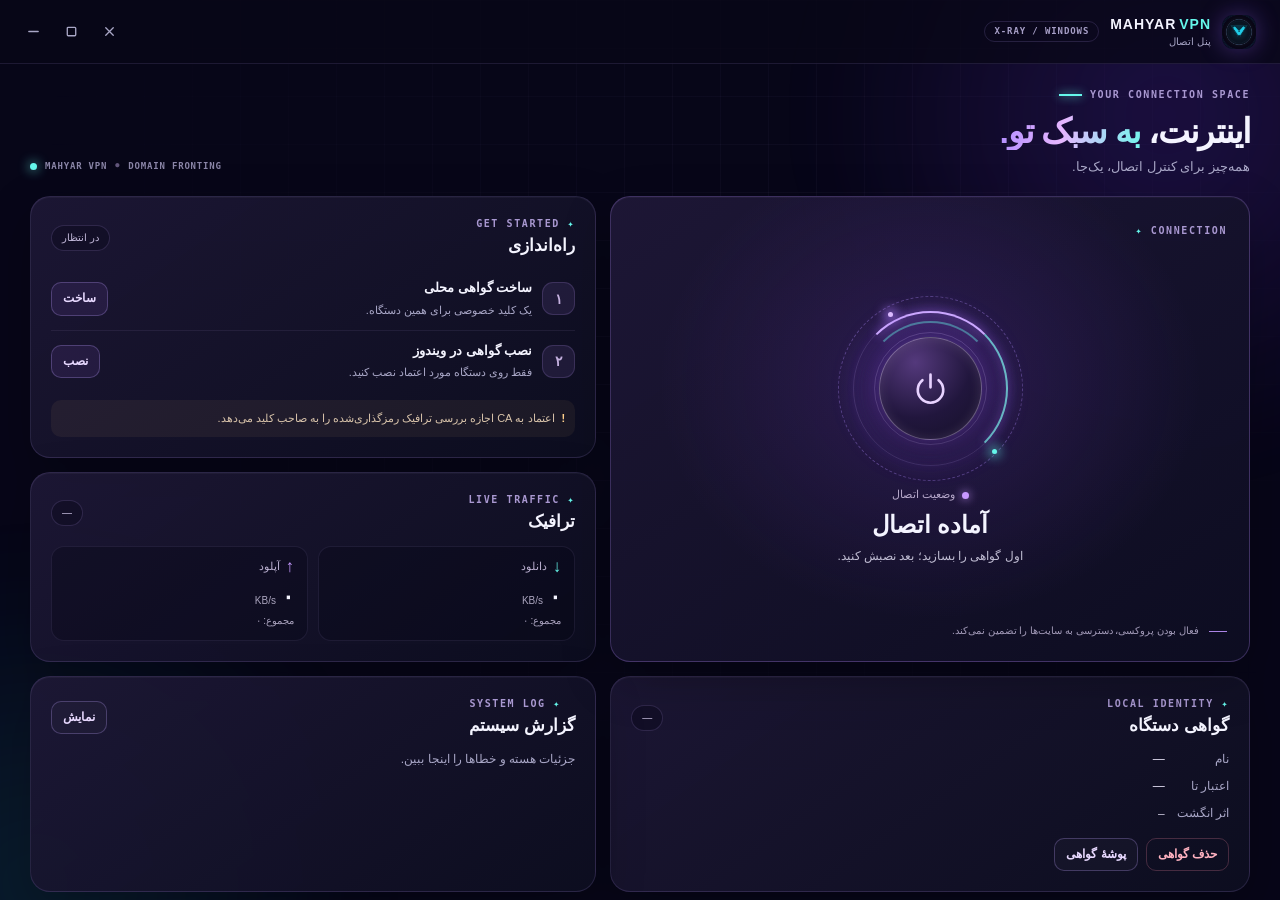
==== src/renderer/neon.html @ c474f1fd "Add files via upload" ====
<!DOCTYPE html>
<html lang="fa" dir="rtl">
<head>
  <meta charset="utf-8">
  <meta name="viewport" content="width=device-width, initial-scale=1">
  <meta http-equiv="Content-Security-Policy" content="default-src 'self'; style-src 'self'; img-src 'self' data:; font-src 'self'">
  <title>Mahyar VPN</title>
  <link rel="stylesheet" href="neon.css">
</head>
<body>
  <div class="ambient" aria-hidden="true"><div class="ambient-a"></div><div class="ambient-b"></div><div class="ambient-grid"></div></div>
  <header class="titlebar">
    <div class="brand">
      <img src="icon.png" alt="" draggable="false">
      <div class="brand-copy"><strong dir="ltr">MAHYAR<span>VPN</span></strong><small>پنل اتصال</small></div>
      <span class="brand-tag" dir="ltr">X-RAY / WINDOWS</span>
    </div>
    <div class="window-actions" dir="ltr">
      <button id="btn-min" class="window-btn" title="کمینه‌سازی" aria-label="کمینه‌سازی"><svg viewBox="0 0 16 16"><path d="M3 8h10"/></svg></button>
      <button id="btn-max" class="window-btn" title="بزرگ یا کوچک کردن پنجره" aria-label="بزرگ یا کوچک کردن پنجره"><svg viewBox="0 0 16 16"><rect x="3.5" y="3.5" width="9" height="9" rx="1"/></svg></button>
      <button id="btn-hide" class="window-btn close" title="انتقال به کنار ساعت" aria-label="انتقال به کنار ساعت"><svg viewBox="0 0 16 16"><path d="M4 4l8 8M12 4l-8 8"/></svg></button>
    </div>
  </header>
  <main class="workspace">
    <section class="intro">
      <div><div class="overline"><span></span> YOUR CONNECTION SPACE</div><h1>اینترنت، <em>به سبک تو.</em></h1><p>همه‌چیز برای کنترل اتصال، یک‌جا.</p></div>
      <div class="intro-meta" dir="ltr"><span class="meta-pulse"></span> MAHYAR VPN <b>●</b> DOMAIN FRONTING</div>
    </section>
    <div class="dashboard">
      <section class="hero glass" aria-labelledby="st-head">
        <div class="hero-top"><div class="section-kicker" dir="ltr"><span>✦</span> CONNECTION</div><div class="hero-meta"><div class="meta-chip hidden" id="chip-uptime"></div><div class="meta-chip green hidden" id="chip-live">● پروکسی فعال</div></div></div>
        <div class="hero-core">
          <div class="power-wrap">
            <div class="orbital orbital-outer" aria-hidden="true"></div>
            <div class="orbital orbital-mid" aria-hidden="true"></div>
            <div class="orbital orbital-inner" aria-hidden="true"></div>
            <div class="spark spark-one" aria-hidden="true"></div><div class="spark spark-two" aria-hidden="true"></div>
            <button id="btn-power" class="power" aria-label="اتصال یا قطع اتصال">
              <svg viewBox="0 0 32 32" aria-hidden="true"><path d="M16 4v11M9 8.8a11 11 0 1 0 14 0"/></svg>
            </button>
          </div>
          <div class="hero-text"><div class="status-label"><span class="status-dot"></span> وضعیت اتصال</div><h2 id="st-head">آماده اتصال</h2><p id="st-sub">اول گواهی را بسازید؛ بعد نصبش کنید.</p></div>
        </div>
        <div class="hero-bottom"><span class="hero-rule"></span><span>فعال بودن پروکسی، دسترسی به سایت‌ها را تضمین نمی‌کند.</span></div>
      </section>
      <div class="side-stack">
        <section class="card glass setup-card" aria-labelledby="setup-heading">
          <div class="card-head"><div><div class="section-kicker" dir="ltr">GET STARTED <span>✦</span></div><h2 id="setup-heading">راه‌اندازی</h2></div><span class="pill" id="pill-setup">در انتظار</span></div>
          <div class="step" id="step-mint"><span class="step-dot" data-state="idle">۱</span><div class="step-body"><div class="step-title">ساخت گواهی محلی</div><div class="step-desc">یک کلید خصوصی برای همین دستگاه.</div></div><button class="btn sm" data-act="setup">ساخت</button></div>
          <div class="step" id="step-trust"><span class="step-dot" data-state="idle">۲</span><div class="step-body"><div class="step-title">نصب گواهی در ویندوز</div><div class="step-desc">فقط روی دستگاه مورد اعتماد نصب کنید.</div></div><button class="btn sm" data-act="trust">نصب</button></div>
          <p class="security-note"><span>!</span> اعتماد به CA اجازه بررسی ترافیک رمزگذاری‌شده را به صاحب کلید می‌دهد.</p>
          <div class="cert-error hidden" id="cert-error" role="alert"><strong>نصب گواهی کامل نشد</strong><pre id="cert-error-detail"></pre><button class="btn sm ghost" id="cert-error-close">بستن جزئیات</button></div>
        </section>
        <section class="card glass traffic-card" aria-labelledby="traffic-heading">
          <div class="card-head compact"><div><div class="section-kicker" dir="ltr">LIVE TRAFFIC <span>✦</span></div><h2 id="traffic-heading">ترافیک</h2></div><span class="pill" id="pill-traffic">—</span></div>
          <div class="traffic"><div class="t-item"><div class="t-label down"><span class="arrow">↓</span> دانلود</div><div class="t-speed" id="spd-down">۰ <small>KB/s</small></div><div class="t-total" id="tot-down">مجموع: ۰</div></div><div class="t-item"><div class="t-label up"><span class="arrow">↑</span> آپلود</div><div class="t-speed" id="spd-up">۰ <small>KB/s</small></div><div class="t-total" id="tot-up">مجموع: ۰</div></div></div>
        </section>
      </div>
      <section class="card glass cert-card" aria-labelledby="cert-heading">
        <div class="card-head compact"><div><div class="section-kicker" dir="ltr">LOCAL IDENTITY <span>✦</span></div><h2 id="cert-heading">گواهی دستگاه</h2></div><span class="pill" id="pill-cert">—</span></div>
        <div class="kv"><span class="k">نام</span><span class="v" id="cert-cn">—</span><span class="k">اعتبار تا</span><span class="v" id="cert-exp">—</span><span class="k">اثر انگشت</span><span class="v mono" id="cert-sha">—</span></div>
        <div class="row-btns"><button class="btn sm danger-ghost" data-act="remove">حذف گواهی</button><button class="btn sm ghost" data-act="openfile">پوشهٔ گواهی</button></div>
      </section>
      <section class="card glass log-card" aria-labelledby="log-heading">
        <div class="card-head compact"><div><div class="section-kicker" dir="ltr">SYSTEM LOG <span>✦</span></div><h2 id="log-heading">گزارش سیستم</h2></div><button class="btn sm ghost" id="btn-log-toggle" aria-expanded="false" aria-controls="log">نمایش</button></div>
        <p class="log-caption">جزئیات هسته و خطاها را اینجا ببین.</p><div class="log hidden" id="log" dir="ltr"></div>
      </section>
    </div>
    <footer class="foot"><span>فقط برنامه‌هایی که از پروکسی ویندوز استفاده می‌کنند.</span><span dir="ltr">MITM-DOMAINFRONTING / @PATTERNIHA</span></footer>
  </main>
  <div class="toast hidden" id="toast" role="status" aria-live="polite"></div>
  <script src="app.js"></script>
</body>
</html>
---- src/renderer/neon.css ----
/* Mahyar VPN: a luminous connection instrument, not a simulated network graph. */
:root {
  color-scheme: dark;
  --bg: #070618;
  --surface: #121027;
  --text: #f4f4ff;
  --muted: #a9a7c7;
  --subtle: #807e9f;
  --electric: #c9a1ff;
  --violet: #9660ff;
  --cyan: #65f7eb;
  --warn: #ffd08c;
  --danger: #ff9cae;
  --border: rgba(192, 166, 255, .14);
}
* { box-sizing: border-box; }
html, body { margin: 0; height: 100%; }
body { font: 14px/1.6 "Segoe UI", Tahoma, sans-serif; color: var(--text); background: var(--bg); overflow: hidden; user-select: none; }
button { font: inherit; }
button:focus-visible { outline: 2px solid #92fff5; outline-offset: 4px; }
.hidden { display: none !important; }
.ambient { position: fixed; inset: 0; overflow: hidden; pointer-events: none; }
.ambient-a, .ambient-b { position: absolute; width: 750px; height: 750px; border-radius: 50%; filter: blur(50px); opacity: .7; }
.ambient-a { right: -260px; top: -260px; background: radial-gradient(circle, rgba(117,55,235,.30), transparent 65%); animation: drift 18s ease-in-out infinite alternate; }
.ambient-b { left: -340px; bottom: -360px; background: radial-gradient(circle, rgba(24,194,208,.19), transparent 65%); animation: drift 22s ease-in-out infinite alternate-reverse; }
.ambient-grid { position: absolute; inset: 0; background-image: linear-gradient(rgba(200,182,255,.035) 1px, transparent 1px), linear-gradient(90deg, rgba(200,182,255,.035) 1px, transparent 1px); background-size: 48px 48px; mask-image: radial-gradient(ellipse at 60% 20%, black, transparent 70%); }
@keyframes drift { to { transform: translate(65px, 40px) scale(1.12); } }
.titlebar { height: 64px; position: relative; z-index: 2; display: flex; justify-content: space-between; align-items: center; padding: 0 24px 0 16px; border-bottom: 1px solid rgba(187,162,255,.12); background: rgba(8,7,23,.75); -webkit-app-region: drag; }
.brand { display: flex; align-items: center; gap: 11px; }
.brand img { width: 34px; height: 34px; border-radius: 11px; box-shadow: 0 0 22px rgba(153,102,255,.35); }
.brand-copy { display: flex; flex-direction: column; line-height: 1.15; }
.brand-copy strong { font-size: 14px; letter-spacing: .07em; font-weight: 800; }
.brand-copy strong span { color: var(--cyan); margin-left: 3px; }
.brand-copy small { font-size: 10px; color: var(--muted); margin-top: 4px; }
.brand-tag { border: 1px solid rgba(187,162,255,.16); padding: 4px 9px; border-radius: 50px; font: 700 9px/1.3 Consolas, monospace; letter-spacing: .1em; color: #a8a0c8; margin-inline-start: 9px; }
.window-actions { display: flex; gap: 4px; -webkit-app-region: no-drag; }
.window-btn { width: 34px; height: 32px; display: grid; place-items: center; border: 0; border-radius: 8px; background: transparent; color: var(--muted); cursor: pointer; }
.window-btn svg { width: 15px; height: 15px; fill: none; stroke: currentColor; stroke-width: 1.4; stroke-linecap: round; }
.window-btn:hover { background: rgba(177,147,255,.12); color: white; }
.window-btn.close:hover { background: rgba(255,91,122,.2); color: #ffb0be; }
.workspace { height: calc(100vh - 64px); position: relative; z-index: 1; overflow: auto; padding: 24px 30px 20px; scrollbar-color: #58417e transparent; }
.workspace::-webkit-scrollbar { width: 8px; }.workspace::-webkit-scrollbar-thumb { background: #58417e; border-radius: 8px; }
.intro { display: flex; align-items: end; justify-content: space-between; gap: 20px; max-width: 1450px; margin: 0 auto 19px; }
.overline, .section-kicker { direction: ltr; font: 700 10px/1.3 Consolas, monospace; letter-spacing: .16em; color: #a998d1; }
.overline { display: flex; justify-content: flex-end; align-items: center; gap: 8px; }
.overline span { display: inline-block; width: 23px; height: 2px; background: var(--cyan); box-shadow: 0 0 10px var(--cyan); }
.intro h1 { font-size: clamp(25px, 3vw, 34px); line-height: 1.4; margin: 7px 0 0; letter-spacing: -.03em; }
.intro h1 em { font-style: normal; background: linear-gradient(100deg, #b18cff, #e6b6ff 45%, #74f6ed); color: transparent; background-clip: text; }
.intro p { color: var(--muted); margin: 1px 0 0; font-size: 13px; }
.intro-meta { display: flex; gap: 8px; align-items: center; padding-bottom: 5px; color: #8b86a8; font: 700 9px/1.4 Consolas, monospace; letter-spacing: .09em; white-space: nowrap; }
.intro-meta b { color: #63577c; font-size: 7px; }.meta-pulse { width: 7px; height: 7px; border-radius: 50%; background: var(--cyan); box-shadow: 0 0 12px var(--cyan); }
.dashboard { max-width: 1450px; margin: auto; display: grid; grid-template-columns: minmax(0, 1.13fr) minmax(0, 1fr); gap: 14px; align-items: stretch; }
.glass { background: linear-gradient(145deg, rgba(30,24,54,.91), rgba(13,14,32,.95)); border: 1px solid var(--border); border-radius: 20px; box-shadow: 0 18px 50px rgba(0,0,0,.24), inset 0 1px rgba(255,255,255,.035); }
.hero { position: relative; overflow: hidden; min-height: 355px; display: flex; flex-direction: column; padding: 22px; border-color: rgba(183,138,255,.25); background: radial-gradient(ellipse at 50% 40%, rgba(107,54,184,.26), transparent 60%), linear-gradient(145deg, rgba(30,23,54,.96), rgba(13,13,34,.97)); }
.hero::before { content: ""; position: absolute; inset: 0; pointer-events: none; background: radial-gradient(circle at 50% 45%, rgba(116,248,238,.12), transparent 45%); opacity: 0; transition: opacity .7s; }
.hero.on::before { opacity: 1; }
.hero-top { position: relative; display: flex; justify-content: space-between; align-items: center; gap: 8px; min-height: 23px; }
.section-kicker span { color: var(--cyan); }
.hero-meta { display: flex; flex-wrap: wrap; gap: 5px; }
.meta-chip, .pill { border: 1px solid rgba(187,162,255,.17); border-radius: 50px; color: #c4badc; background: rgba(12,11,31,.5); padding: 4px 10px; font-size: 10px; white-space: nowrap; }
.meta-chip.green, .pill.ok { color: #83f9df; border-color: rgba(86,242,210,.28); background: rgba(58,229,195,.08); }
.pill.warn { color: var(--warn); border-color: rgba(255,208,140,.25); }.pill.err { color: var(--danger); border-color: rgba(255,120,147,.25); }
.hero-core { position: relative; flex: 1; display: flex; flex-direction: column; align-items: center; justify-content: center; text-align: center; padding: 5px 0 12px; }
.power-wrap { position: relative; width: 195px; height: 195px; display: grid; place-items: center; flex: none; }
.power-wrap::before { content: ""; position: absolute; width: 160px; height: 160px; border-radius: 50%; background: radial-gradient(circle, rgba(186,120,255,.23), rgba(126,66,234,.09) 48%, transparent 70%); filter: blur(5px); animation: breathe 4s ease-in-out infinite; }
.orbital { position: absolute; border-radius: 50%; pointer-events: none; }
.orbital-outer { inset: 5px; border: 1px dashed rgba(180,141,255,.34); animation: spin 28s linear infinite; }
.orbital-mid { inset: 20px; border: 1px solid rgba(190,152,255,.19); box-shadow: 0 0 25px rgba(142,91,255,.16), inset 0 0 25px rgba(142,91,255,.12); }
.orbital-mid::before, .orbital-mid::after { content: ""; position: absolute; inset: -1px; border-radius: 50%; border: 2px solid transparent; border-top-color: #cda9ff; border-right-color: rgba(122,245,236,.7); filter: drop-shadow(0 0 5px #b17eff); animation: spin 9s linear infinite; }
.orbital-mid::after { inset: 9px; opacity: .45; border-top-color: #6af1eb; border-right-color: transparent; animation-duration: 13s; animation-direction: reverse; }
.orbital-inner { inset: 41px; border: 1px solid rgba(231,207,255,.2); }
.spark { position: absolute; width: 5px; height: 5px; border-radius: 50%; background: #dcbbff; box-shadow: 0 0 12px 3px #ac79ff; animation: twinkle 2.6s ease-in-out infinite; }.spark-one { top: 21px; left: 55px; }.spark-two { bottom: 32px; right: 31px; background: var(--cyan); box-shadow: 0 0 12px 2px var(--cyan); animation-delay: 1s; }
.power { position: relative; z-index: 1; width: 103px; height: 103px; display: grid; place-items: center; border-radius: 50%; border: 1px solid rgba(234,215,255,.36); color: #e8d3ff; cursor: pointer; background: radial-gradient(circle at 35% 24%, #54397c, #21163d 55%, #151127); box-shadow: inset 0 1px 12px rgba(235,200,255,.16), 0 0 30px rgba(156,93,255,.38), 0 12px 30px rgba(0,0,0,.35); transition: transform .2s, box-shadow .3s, color .3s; }
.power svg { width: 37px; height: 37px; fill: none; stroke: currentColor; stroke-width: 2.3; stroke-linecap: round; }
.power:hover:not(:disabled) { transform: scale(1.06); box-shadow: 0 0 45px rgba(177,113,255,.62), inset 0 1px 15px rgba(235,200,255,.2); }
.power:active:not(:disabled) { transform: scale(.97); }.power:disabled { opacity: .65; cursor: not-allowed; }
.hero.on .power { color: #9affef; border-color: rgba(116,255,232,.65); box-shadow: 0 0 45px rgba(85,247,222,.35), inset 0 1px 15px rgba(137,255,237,.2); }
.hero.on .orbital-mid { box-shadow: 0 0 35px rgba(88,255,224,.24), inset 0 0 25px rgba(88,255,224,.12); }
.hero.is-busy .orbital-outer { animation-duration: 3s; }
@keyframes spin { to { transform: rotate(360deg); } } @keyframes breathe { 50% { transform: scale(1.12); opacity: .7; } } @keyframes twinkle { 50% { opacity: .3; transform: scale(.65); } }
.hero-text { max-width: 360px; }.status-label { display: flex; align-items: center; justify-content: center; gap: 7px; color: #b6a8ca; font-size: 11px; }.status-dot { width: 7px; height: 7px; border-radius: 50%; background: #c798ff; box-shadow: 0 0 10px #c798ff; }.hero.on .status-dot { background: var(--cyan); box-shadow: 0 0 10px var(--cyan); }
.hero-text h2 { font-size: 24px; line-height: 1.5; margin: 3px 0; }.hero-text p { color: #c0bdd3; font-size: 12px; margin: 0; line-height: 1.8; }
.hero-bottom { position: relative; display: flex; align-items: center; gap: 10px; font-size: 10px; color: #a39bb9; }.hero-rule { width: 18px; height: 1px; background: #ab84e5; flex: none; }
.side-stack { display: grid; gap: 14px; grid-template-rows: auto auto; min-width: 0; }
.card { min-width: 0; padding: 20px; }.card-head { display: flex; align-items: center; justify-content: space-between; gap: 12px; margin-bottom: 10px; }.card-head h2 { font-size: 17px; margin: 4px 0 0; line-height: 1.4; }.card-head.compact { margin-bottom: 12px; }
.step { display: flex; align-items: center; gap: 10px; padding: 10px 0; }.step + .step { border-top: 1px solid rgba(188,169,226,.09); }
.step-dot { width: 33px; height: 33px; display: grid; place-items: center; border-radius: 11px; flex: none; color: #c5b1e0; background: rgba(154,113,221,.12); border: 1px solid rgba(194,160,255,.17); font-weight: 700; }
.step-dot[data-state="done"] { color: #8dfff0; background: rgba(75,241,214,.12); border-color: rgba(103,245,220,.3); box-shadow: 0 0 14px rgba(76,234,214,.15); }.step-dot[data-state="active"] { color: #f3dbff; border-color: #c798ff; box-shadow: 0 0 15px rgba(184,124,255,.25); }
.step-body { flex: 1; min-width: 0; }.step-title { font-size: 13px; font-weight: 700; }.step-desc { color: var(--muted); font-size: 11px; line-height: 1.7; margin-top: 2px; }
.btn { cursor: pointer; border: 1px solid rgba(193,162,255,.27); color: #e8d9ff; background: rgba(137,91,214,.12); border-radius: 10px; padding: 8px 13px; font-weight: 600; transition: background .2s, border-color .2s, box-shadow .2s; }
.btn:hover:not(:disabled) { background: rgba(152,100,235,.24); border-color: #b895ff; box-shadow: 0 0 18px rgba(159,101,255,.22); }.btn:disabled { opacity: .38; cursor: not-allowed; }.btn.sm { font-size: 12px; padding: 6px 11px; }.btn.ghost { background: rgba(255,255,255,.025); }.btn.danger-ghost { color: #ffb2c0; border-color: rgba(255,139,165,.23); background: transparent; }
.security-note { display: flex; align-items: flex-start; gap: 7px; padding: 9px 10px; margin: 8px 0 0; border-radius: 10px; color: #d9c4ab; background: rgba(255,194,118,.06); font-size: 11px; line-height: 1.7; }.security-note span { color: var(--warn); font-weight: 900; }
.cert-error { margin-top: 10px; padding: 12px; border: 1px solid rgba(255,140,165,.35); border-radius: 12px; background: rgba(127,30,62,.14); color: #ffd8df; }
.cert-error pre { direction: auto; font: 12px/1.7 "Segoe UI", Tahoma, sans-serif; white-space: pre-wrap; overflow-wrap: anywhere; user-select: text; max-height: 180px; overflow: auto; }
.traffic { display: grid; grid-template-columns: repeat(2, minmax(0,1fr)); gap: 10px; }.t-item { border: 1px solid rgba(173,157,230,.1); border-radius: 13px; padding: 11px 13px; background: rgba(6,7,21,.34); }.t-label { display: flex; align-items: center; gap: 6px; font-size: 11px; color: #bbb0d1; }.arrow { color: var(--cyan); font-size: 17px; font-weight: 800; line-height: 1; }.up .arrow { color: #c598ff; }.t-speed { font-size: 22px; line-height: 1.5; font-weight: 800; margin-top: 5px; font-variant-numeric: tabular-nums; }.t-speed small { font-size: 10px; color: #aba5bf; font-weight: 500; }.t-total { font-size: 10px; color: #a8a1bc; }
.kv { display: grid; grid-template-columns: auto minmax(0,1fr); gap: 8px 12px; font-size: 12px; }.k { color: var(--muted); }.v { overflow: hidden; text-overflow: ellipsis; white-space: nowrap; color: #e0dcf1; }.mono { direction: ltr; font: 11px/1.8 Consolas, monospace; text-align: right; }.row-btns { display: flex; flex-wrap: wrap; gap: 8px; margin-top: 14px; }
.log-caption { font-size: 12px; color: var(--muted); margin: 0; }.log { direction: ltr; text-align: left; background: rgba(3,5,15,.6); border: 1px solid rgba(175,150,235,.12); border-radius: 12px; margin-top: 14px; padding: 12px; max-height: 220px; overflow: auto; font: 11px/1.7 Consolas, monospace; color: #c3bbd5; user-select: text; word-break: break-word; }.ln-err { color: var(--danger); }.ln-ok { color: var(--cyan); }
.foot { max-width: 1450px; margin: 15px auto 0; display: flex; justify-content: space-between; gap: 12px; flex-wrap: wrap; font-size: 10px; color: #958da9; }.foot span[dir="ltr"] { font: 9px/1.8 Consolas, monospace; letter-spacing: .08em; }
.toast { position: fixed; z-index: 5; bottom: 20px; left: 50%; transform: translateX(-50%); max-width: min(90vw, 520px); padding: 11px 18px; background: #1b1732; color: #f4ebff; border: 1px solid #a77cff; border-radius: 12px; box-shadow: 0 0 35px rgba(159,98,255,.25); }.toast.err { border-color: #ff879e; color: #ffd2dc; }
@media (max-width: 900px) { .workspace { padding: 19px; }.hero { min-height: 340px; }.card { padding: 16px; }.brand-tag { display: none; } }
@media (max-width: 660px) { .dashboard { grid-template-columns: 1fr; }.intro-meta { display: none; }.hero { min-height: 330px; }.titlebar { padding-inline: 15px; } }
@media (max-height: 650px) { .workspace { padding-top: 16px; }.intro { margin-bottom: 13px; }.power-wrap { transform: scale(.85); margin: -12px 0; }.hero { min-height: 335px; } }
@media (prefers-reduced-motion: reduce) { *, *::before, *::after { animation-duration: .01ms !important; animation-iteration-count: 1 !important; transition-duration: .01ms !important; scroll-behavior: auto !important; } }
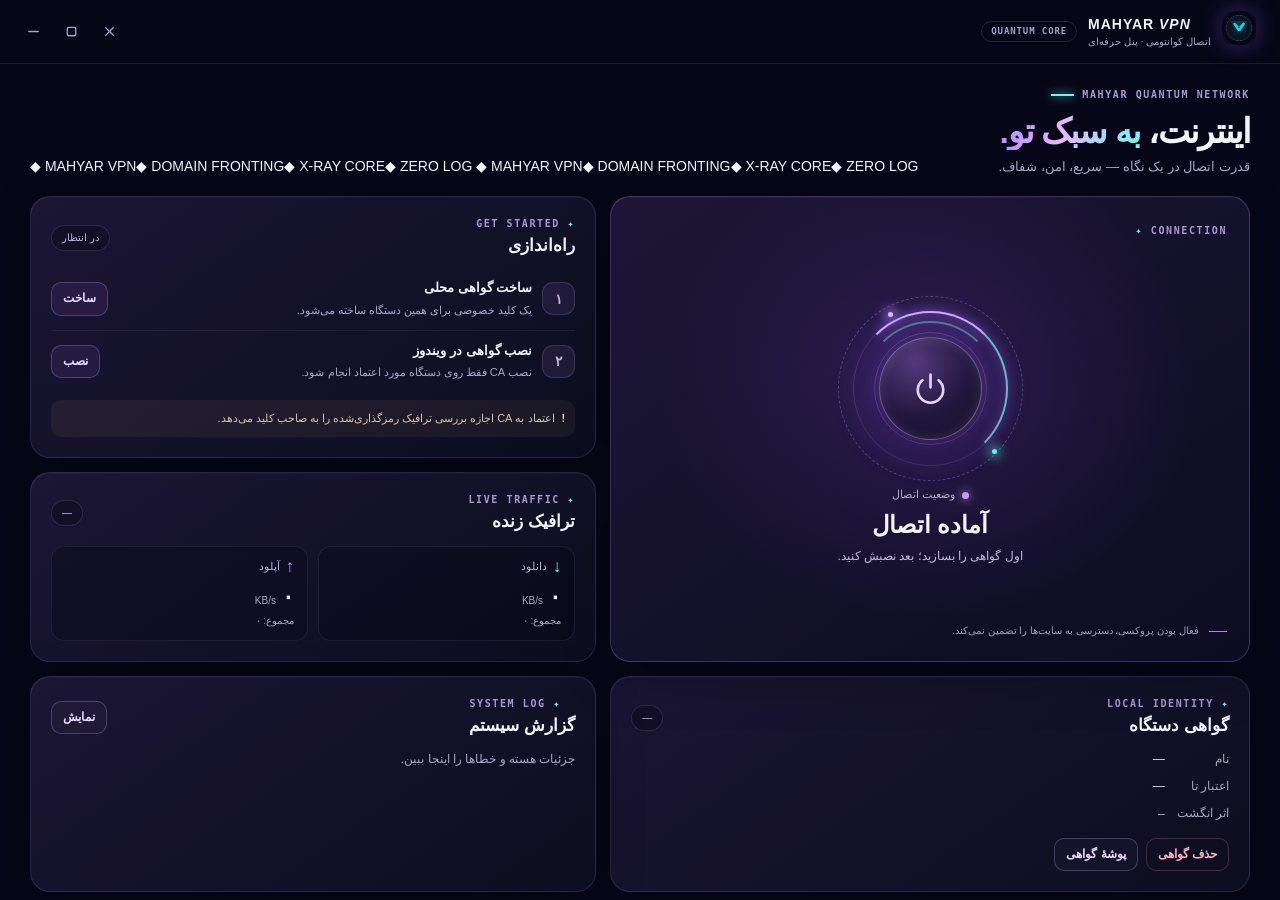
==== commit 6bc42012: "feat(ui): redesign renderer with Quantum Dark interface" ====
--- a/src/renderer/neon.html
+++ b/src/renderer/neon.html
@@ -8,66 +8,189 @@
   <link rel="stylesheet" href="neon.css">
 </head>
 <body>
-  <div class="ambient" aria-hidden="true"><div class="ambient-a"></div><div class="ambient-b"></div><div class="ambient-grid"></div></div>
+
+  <!-- ═══ فضای متحرک پس‌زمینه ═══ -->
+  <div class="ambient" aria-hidden="true">
+    <div class="nebula nebula-1"></div>
+    <div class="nebula nebula-2"></div>
+    <div class="nebula nebula-3"></div>
+    <div class="starfield">
+      <i></i><i></i><i></i><i></i><i></i><i></i><i></i><i></i><i></i><i></i><i></i><i></i>
+    </div>
+    <div class="holo-grid"></div>
+    <div class="scanline"></div>
+  </div>
+
+  <!-- ═══ نوار عنوان ═══ -->
   <header class="titlebar">
     <div class="brand">
-      <img src="icon.png" alt="" draggable="false">
-      <div class="brand-copy"><strong dir="ltr">MAHYAR<span>VPN</span></strong><small>پنل اتصال</small></div>
-      <span class="brand-tag" dir="ltr">X-RAY / WINDOWS</span>
+      <div class="brand-logo">
+        <span class="logo-ring" aria-hidden="true"></span>
+        <span class="logo-ring ring-b" aria-hidden="true"></span>
+        <img src="icon.png" alt="" draggable="false">
+      </div>
+      <div class="brand-copy">
+        <strong dir="ltr">MAHYAR <em>VPN</em></strong>
+        <small>اتصال کوانتومی · پنل حرفه‌ای</small>
+      </div>
+      <span class="brand-tag" dir="ltr"><span class="tag-dot"></span> QUANTUM CORE</span>
     </div>
     <div class="window-actions" dir="ltr">
-      <button id="btn-min" class="window-btn" title="کمینه‌سازی" aria-label="کمینه‌سازی"><svg viewBox="0 0 16 16"><path d="M3 8h10"/></svg></button>
-      <button id="btn-max" class="window-btn" title="بزرگ یا کوچک کردن پنجره" aria-label="بزرگ یا کوچک کردن پنجره"><svg viewBox="0 0 16 16"><rect x="3.5" y="3.5" width="9" height="9" rx="1"/></svg></button>
-      <button id="btn-hide" class="window-btn close" title="انتقال به کنار ساعت" aria-label="انتقال به کنار ساعت"><svg viewBox="0 0 16 16"><path d="M4 4l8 8M12 4l-8 8"/></svg></button>
+      <button id="btn-min" class="window-btn" title="کمینه‌سازی" aria-label="کمینه‌سازی"><svg viewBox="0 0 16 16" aria-hidden="true"><path d="M3 8h10"/></svg></button>
+      <button id="btn-max" class="window-btn" title="بزرگ یا کوچک کردن پنجره" aria-label="بزرگ یا کوچک کردن پنجره"><svg viewBox="0 0 16 16" aria-hidden="true"><rect x="3.5" y="3.5" width="9" height="9" rx="1.5"/></svg></button>
+      <button id="btn-hide" class="window-btn close" title="انتقال به کنار ساعت" aria-label="انتقال به کنار ساعت"><svg viewBox="0 0 16 16" aria-hidden="true"><path d="M4 4l8 8M12 4l-8 8"/></svg></button>
     </div>
   </header>
+
   <main class="workspace">
+    <!-- ═══ سربرگ و تیکر متحرک ═══ -->
     <section class="intro">
-      <div><div class="overline"><span></span> YOUR CONNECTION SPACE</div><h1>اینترنت، <em>به سبک تو.</em></h1><p>همه‌چیز برای کنترل اتصال، یک‌جا.</p></div>
-      <div class="intro-meta" dir="ltr"><span class="meta-pulse"></span> MAHYAR VPN <b>●</b> DOMAIN FRONTING</div>
+      <div class="intro-copy">
+        <div class="overline" dir="ltr"><span></span> MAHYAR QUANTUM NETWORK</div>
+        <h1>اینترنت، <em>به سبک تو.</em></h1>
+        <p>قدرت اتصال در یک نگاه — سریع، امن، شفاف.</p>
+      </div>
+      <div class="intro-ticker" dir="ltr" aria-hidden="true">
+        <div class="ticker-track">
+          <span>◆ MAHYAR VPN</span><span>◆ DOMAIN FRONTING</span><span>◆ X-RAY CORE</span><span>◆ ZERO LOG</span>
+          <span>◆ MAHYAR VPN</span><span>◆ DOMAIN FRONTING</span><span>◆ X-RAY CORE</span><span>◆ ZERO LOG</span>
+        </div>
+      </div>
     </section>
+
     <div class="dashboard">
+      <!-- ═══ قلب اتصال ═══ -->
       <section class="hero glass" aria-labelledby="st-head">
-        <div class="hero-top"><div class="section-kicker" dir="ltr"><span>✦</span> CONNECTION</div><div class="hero-meta"><div class="meta-chip hidden" id="chip-uptime"></div><div class="meta-chip green hidden" id="chip-live">● پروکسی فعال</div></div></div>
+        <div class="hero-top">
+          <div class="section-kicker" dir="ltr"><span>✦</span> CONNECTION</div>
+          <div class="hero-meta">
+            <div class="meta-chip hidden" id="chip-uptime"></div>
+            <div class="meta-chip green hidden" id="chip-live"><span class="pulse-dot"></span> پروکسی فعال</div>
+          </div>
+        </div>
         <div class="hero-core">
           <div class="power-wrap">
             <div class="orbital orbital-outer" aria-hidden="true"></div>
             <div class="orbital orbital-mid" aria-hidden="true"></div>
             <div class="orbital orbital-inner" aria-hidden="true"></div>
-            <div class="spark spark-one" aria-hidden="true"></div><div class="spark spark-two" aria-hidden="true"></div>
+            <div class="spark spark-one" aria-hidden="true"></div>
+            <div class="spark spark-two" aria-hidden="true"></div>
+            <div class="spark spark-three" aria-hidden="true"></div>
             <button id="btn-power" class="power" aria-label="اتصال یا قطع اتصال">
               <svg viewBox="0 0 32 32" aria-hidden="true"><path d="M16 4v11M9 8.8a11 11 0 1 0 14 0"/></svg>
             </button>
           </div>
-          <div class="hero-text"><div class="status-label"><span class="status-dot"></span> وضعیت اتصال</div><h2 id="st-head">آماده اتصال</h2><p id="st-sub">اول گواهی را بسازید؛ بعد نصبش کنید.</p></div>
+          <div class="hero-text">
+            <div class="status-label"><span class="status-dot"></span> وضعیت اتصال</div>
+            <h2 id="st-head">آماده اتصال</h2>
+            <p id="st-sub">اول گواهی را بسازید؛ بعد نصبش کنید.</p>
+          </div>
         </div>
-        <div class="hero-bottom"><span class="hero-rule"></span><span>فعال بودن پروکسی، دسترسی به سایت‌ها را تضمین نمی‌کند.</span></div>
+        <div class="hero-bottom">
+          <span class="hero-rule"></span>
+          <span>فعال بودن پروکسی، دسترسی به سایت‌ها را تضمین نمی‌کند.</span>
+        </div>
       </section>
+
+      <!-- ═══ ستون کناری ═══ -->
       <div class="side-stack">
         <section class="card glass setup-card" aria-labelledby="setup-heading">
-          <div class="card-head"><div><div class="section-kicker" dir="ltr">GET STARTED <span>✦</span></div><h2 id="setup-heading">راه‌اندازی</h2></div><span class="pill" id="pill-setup">در انتظار</span></div>
-          <div class="step" id="step-mint"><span class="step-dot" data-state="idle">۱</span><div class="step-body"><div class="step-title">ساخت گواهی محلی</div><div class="step-desc">یک کلید خصوصی برای همین دستگاه.</div></div><button class="btn sm" data-act="setup">ساخت</button></div>
-          <div class="step" id="step-trust"><span class="step-dot" data-state="idle">۲</span><div class="step-body"><div class="step-title">نصب گواهی در ویندوز</div><div class="step-desc">فقط روی دستگاه مورد اعتماد نصب کنید.</div></div><button class="btn sm" data-act="trust">نصب</button></div>
+          <div class="card-head">
+            <div>
+              <div class="section-kicker" dir="ltr">GET STARTED <span>✦</span></div>
+              <h2 id="setup-heading">راه‌اندازی</h2>
+            </div>
+            <span class="pill" id="pill-setup">در انتظار</span>
+          </div>
+          <div class="step" id="step-mint">
+            <span class="step-dot" data-state="idle">۱</span>
+            <div class="step-body">
+              <div class="step-title">ساخت گواهی محلی</div>
+              <div class="step-desc">یک کلید خصوصی برای همین دستگاه ساخته می‌شود.</div>
+            </div>
+            <button class="btn sm" data-act="setup">ساخت</button>
+          </div>
+          <div class="step" id="step-trust">
+            <span class="step-dot" data-state="idle">۲</span>
+            <div class="step-body">
+              <div class="step-title">نصب گواهی در ویندوز</div>
+              <div class="step-desc">نصب CA فقط روی دستگاه مورد اعتماد انجام شود.</div>
+            </div>
+            <button class="btn sm" data-act="trust">نصب</button>
+          </div>
           <p class="security-note"><span>!</span> اعتماد به CA اجازه بررسی ترافیک رمزگذاری‌شده را به صاحب کلید می‌دهد.</p>
-          <div class="cert-error hidden" id="cert-error" role="alert"><strong>نصب گواهی کامل نشد</strong><pre id="cert-error-detail"></pre><button class="btn sm ghost" id="cert-error-close">بستن جزئیات</button></div>
+          <div class="cert-error hidden" id="cert-error" role="alert">
+            <strong>نصب گواهی کامل نشد</strong>
+            <pre id="cert-error-detail"></pre>
+            <button class="btn sm ghost" id="cert-error-close">بستن جزئیات</button>
+          </div>
         </section>
+
         <section class="card glass traffic-card" aria-labelledby="traffic-heading">
-          <div class="card-head compact"><div><div class="section-kicker" dir="ltr">LIVE TRAFFIC <span>✦</span></div><h2 id="traffic-heading">ترافیک</h2></div><span class="pill" id="pill-traffic">—</span></div>
-          <div class="traffic"><div class="t-item"><div class="t-label down"><span class="arrow">↓</span> دانلود</div><div class="t-speed" id="spd-down">۰ <small>KB/s</small></div><div class="t-total" id="tot-down">مجموع: ۰</div></div><div class="t-item"><div class="t-label up"><span class="arrow">↑</span> آپلود</div><div class="t-speed" id="spd-up">۰ <small>KB/s</small></div><div class="t-total" id="tot-up">مجموع: ۰</div></div></div>
+          <div class="card-head compact">
+            <div>
+              <div class="section-kicker" dir="ltr">LIVE TRAFFIC <span>✦</span></div>
+              <h2 id="traffic-heading">ترافیک زنده</h2>
+            </div>
+            <span class="pill" id="pill-traffic">—</span>
+          </div>
+          <div class="traffic">
+            <div class="t-item">
+              <div class="t-label down"><span class="arrow">↓</span> دانلود</div>
+              <div class="t-speed" id="spd-down">۰ <small>KB/s</small></div>
+              <div class="t-total" id="tot-down">مجموع: ۰</div>
+              <div class="t-wave" aria-hidden="true"><span></span><span></span><span></span><span></span><span></span></div>
+            </div>
+            <div class="t-item">
+              <div class="t-label up"><span class="arrow">↑</span> آپلود</div>
+              <div class="t-speed" id="spd-up">۰ <small>KB/s</small></div>
+              <div class="t-total" id="tot-up">مجموع: ۰</div>
+              <div class="t-wave" aria-hidden="true"><span></span><span></span><span></span><span></span><span></span></div>
+            </div>
+          </div>
         </section>
       </div>
+
+      <!-- ═══ گواهی دستگاه ═══ -->
       <section class="card glass cert-card" aria-labelledby="cert-heading">
-        <div class="card-head compact"><div><div class="section-kicker" dir="ltr">LOCAL IDENTITY <span>✦</span></div><h2 id="cert-heading">گواهی دستگاه</h2></div><span class="pill" id="pill-cert">—</span></div>
-        <div class="kv"><span class="k">نام</span><span class="v" id="cert-cn">—</span><span class="k">اعتبار تا</span><span class="v" id="cert-exp">—</span><span class="k">اثر انگشت</span><span class="v mono" id="cert-sha">—</span></div>
-        <div class="row-btns"><button class="btn sm danger-ghost" data-act="remove">حذف گواهی</button><button class="btn sm ghost" data-act="openfile">پوشهٔ گواهی</button></div>
+        <div class="card-head compact">
+          <div>
+            <div class="section-kicker" dir="ltr">LOCAL IDENTITY <span>✦</span></div>
+            <h2 id="cert-heading">گواهی دستگاه</h2>
+          </div>
+          <span class="pill" id="pill-cert">—</span>
+        </div>
+        <div class="kv">
+          <span class="k">نام</span><span class="v" id="cert-cn">—</span>
+          <span class="k">اعتبار تا</span><span class="v" id="cert-exp">—</span>
+          <span class="k">اثر انگشت</span><span class="v mono" id="cert-sha">—</span>
+        </div>
+        <div class="row-btns">
+          <button class="btn sm danger-ghost" data-act="remove">حذف گواهی</button>
+          <button class="btn sm ghost" data-act="openfile">پوشهٔ گواهی</button>
+        </div>
       </section>
+
+      <!-- ═══ گزارش سیستم ═══ -->
       <section class="card glass log-card" aria-labelledby="log-heading">
-        <div class="card-head compact"><div><div class="section-kicker" dir="ltr">SYSTEM LOG <span>✦</span></div><h2 id="log-heading">گزارش سیستم</h2></div><button class="btn sm ghost" id="btn-log-toggle" aria-expanded="false" aria-controls="log">نمایش</button></div>
-        <p class="log-caption">جزئیات هسته و خطاها را اینجا ببین.</p><div class="log hidden" id="log" dir="ltr"></div>
+        <div class="card-head compact">
+          <div>
+            <div class="section-kicker" dir="ltr">SYSTEM LOG <span>✦</span></div>
+            <h2 id="log-heading">گزارش سیستم</h2>
+          </div>
+          <button class="btn sm ghost" id="btn-log-toggle" aria-expanded="false" aria-controls="log">نمایش</button>
+        </div>
+        <p class="log-caption">جزئیات هسته و خطاها را اینجا ببین.</p>
+        <div class="log hidden" id="log" dir="ltr"></div>
       </section>
     </div>
-    <footer class="foot"><span>فقط برنامه‌هایی که از پروکسی ویندوز استفاده می‌کنند.</span><span dir="ltr">MITM-DOMAINFRONTING / @PATTERNIHA</span></footer>
+
+    <footer class="foot">
+      <span>فقط برنامه‌هایی که از پروکسی ویندوز استفاده می‌کنند.</span>
+      <span dir="ltr">MAHYAR VPN ◆ MITM-DOMAINFRONTING / @PATTERNIHA</span>
+    </footer>
   </main>
+
   <div class="toast hidden" id="toast" role="status" aria-live="polite"></div>
   <script src="app.js"></script>
 </body>
